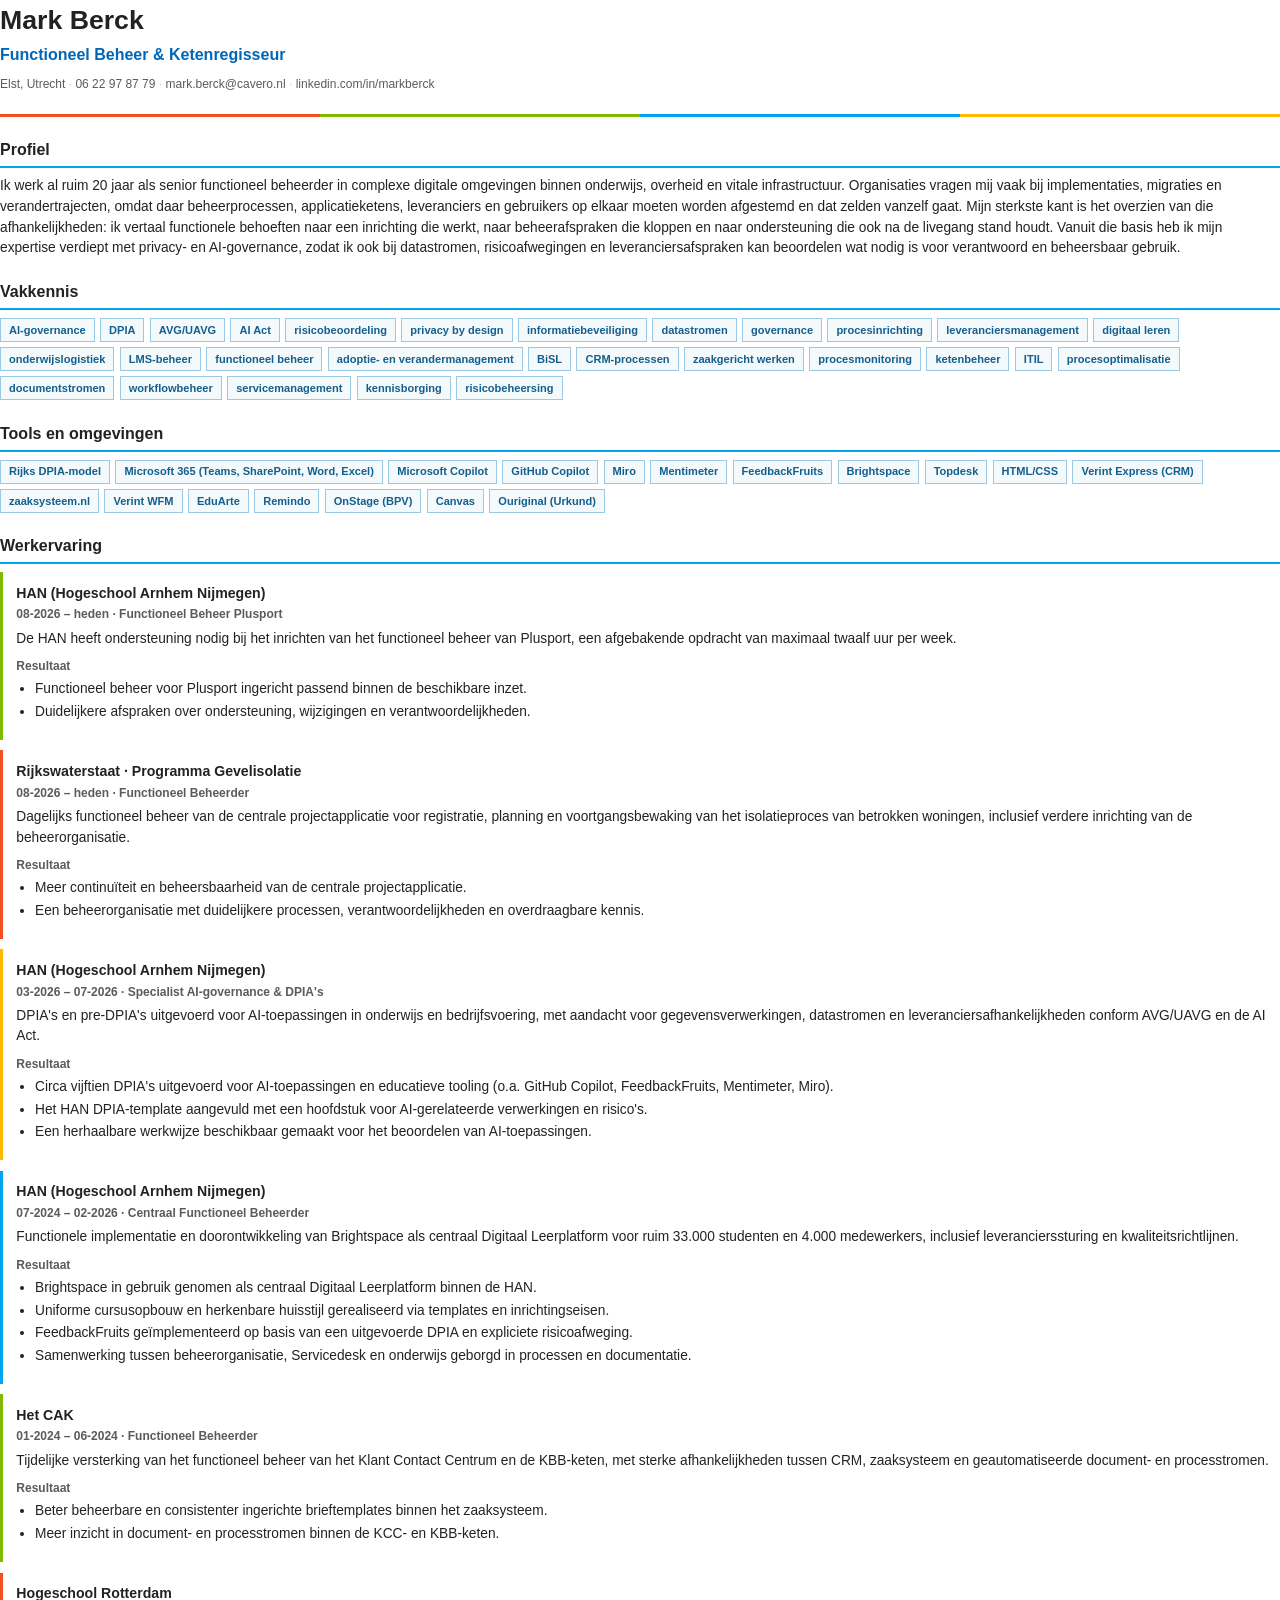
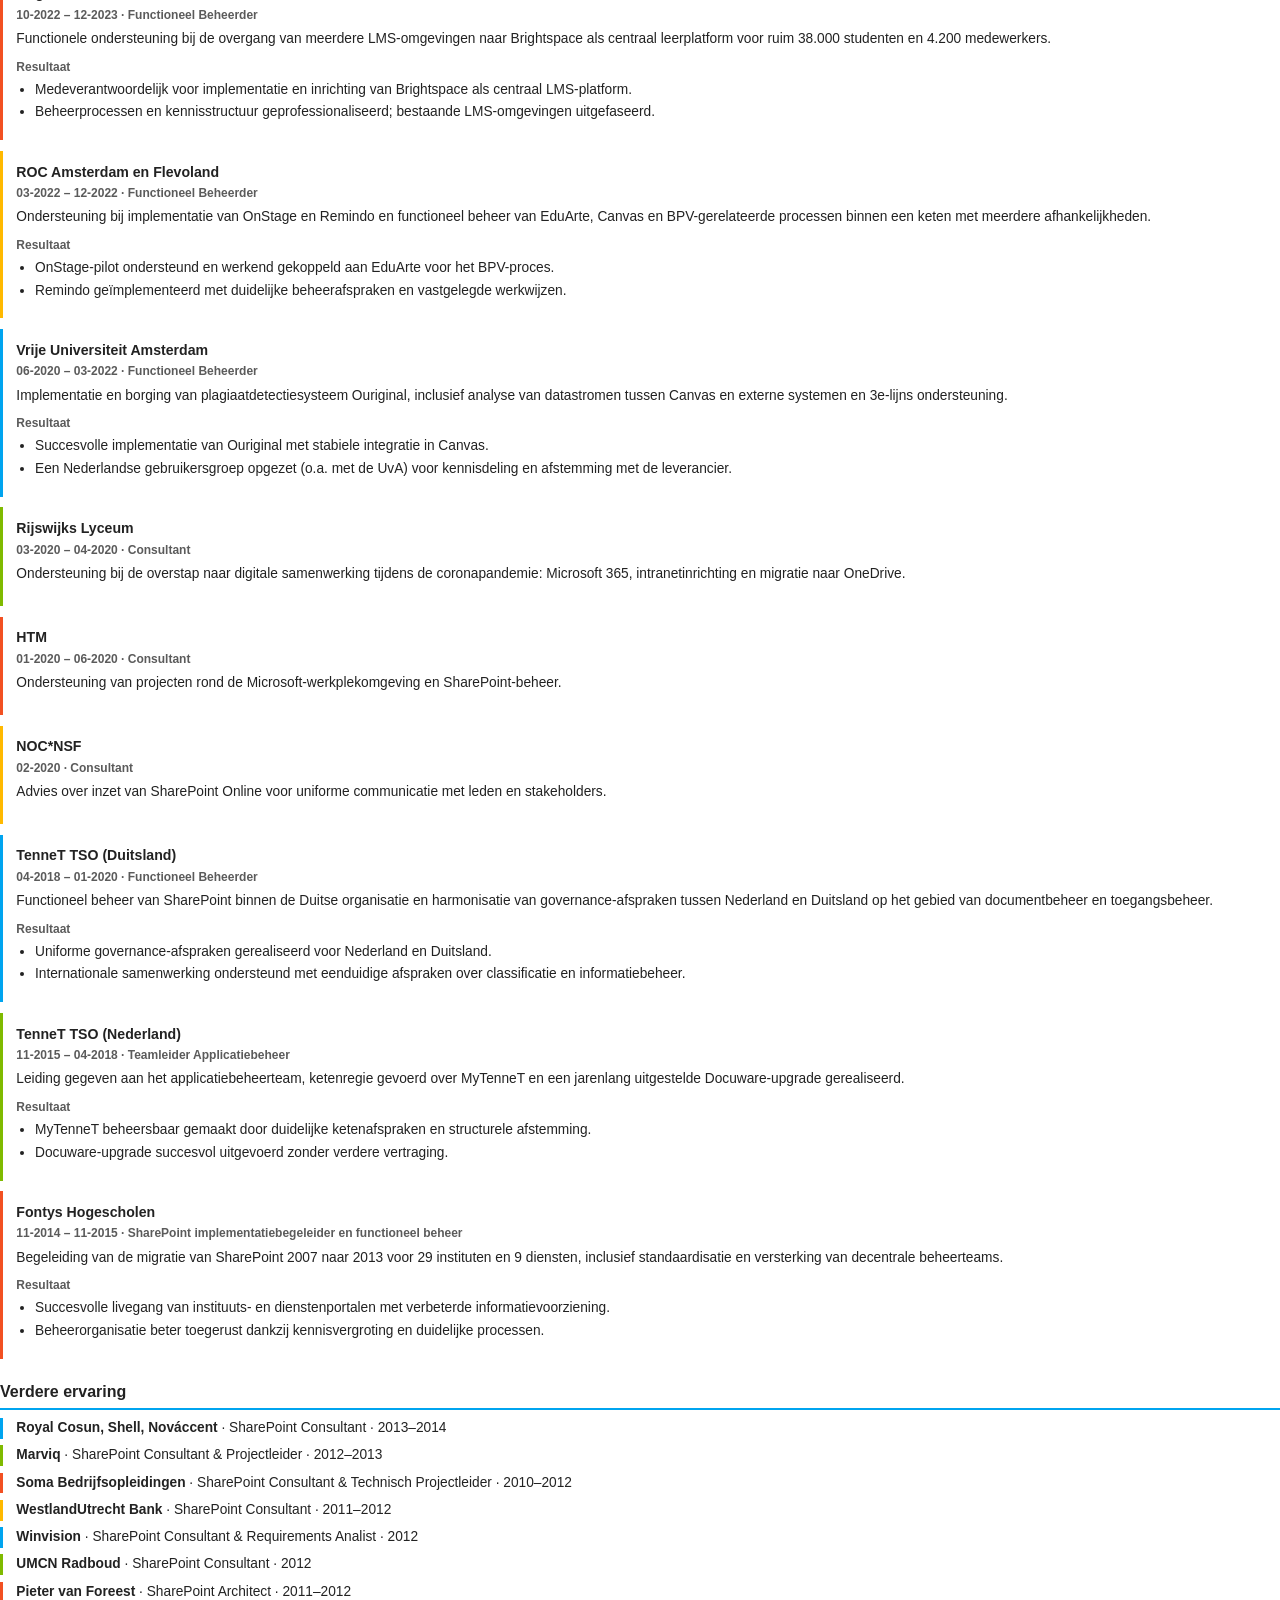
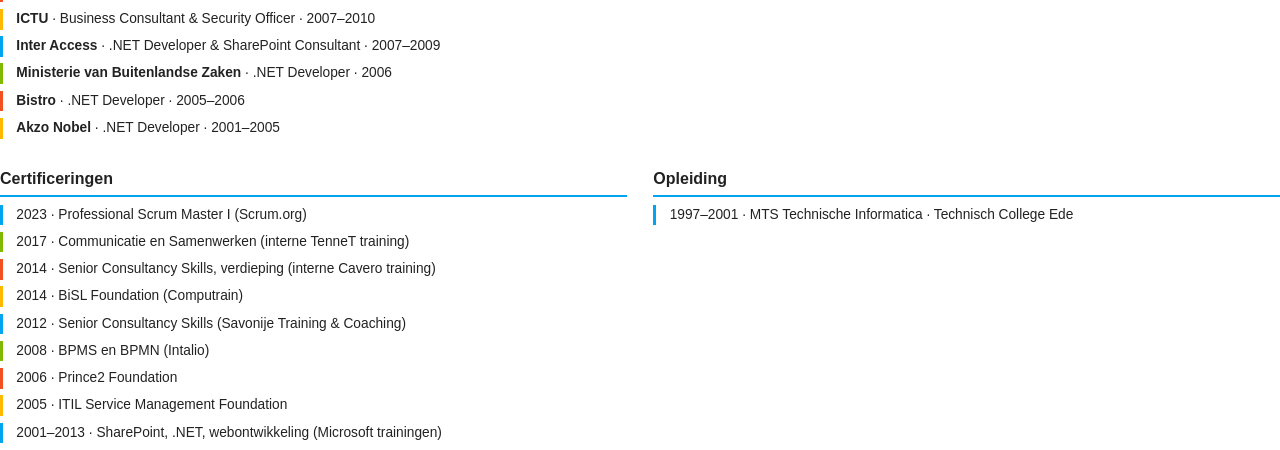
==== cv-print.html @ 1442bca4 "Publish website" ====
<!doctype html>
<html lang="nl">
<head>
<meta charset="utf-8">
<title>CV — Mark Berck</title>
<style>
  :root {
    --color-red: #f25022;
    --color-green: #7fba00;
    --color-blue: #00a4ef;
    --color-yellow: #ffb900;
    --text: #222222;
    --text-muted: #5b5b5b;
    --line: #c9c9c9;
    --focus: #0067b8;
  }

  @page {
    size: A4;
    margin: 16mm 18mm;
  }

  * {
    box-sizing: border-box;
  }

  body {
    margin: 0;
    font-family: Tahoma, Verdana, sans-serif;
    color: var(--text);
    font-size: 10.3pt;
    line-height: 1.5;
  }

  header {
    position: relative;
    padding-bottom: 10pt;
    margin-bottom: 14pt;
    border-bottom: 3px solid var(--focus);
  }

  header::after {
    content: "";
    position: absolute;
    left: 0;
    right: 0;
    bottom: -3px;
    height: 3px;
    background: linear-gradient(90deg, var(--color-red) 0 25%, var(--color-green) 25% 50%, var(--color-blue) 50% 75%, var(--color-yellow) 75%);
  }

  h1 {
    margin: 0 0 2pt;
    font-size: 20pt;
    font-weight: 700;
    color: var(--text);
  }

  .role {
    margin: 0 0 6pt;
    font-size: 12pt;
    font-weight: 600;
    color: var(--focus);
  }

  .contact-line {
    font-size: 9pt;
    color: var(--text-muted);
  }

  .contact-line span + span::before {
    content: "  ·  ";
    color: var(--line);
  }

  h2 {
    font-size: 12pt;
    font-weight: 700;
    color: var(--text);
    margin: 16pt 0 6pt;
    padding-bottom: 3pt;
    border-bottom: 2px solid var(--color-blue);
  }

  section + section h2:first-child {
    margin-top: 16pt;
  }

  p {
    margin: 0 0 6pt;
  }

  .tag-list {
    display: flex;
    flex-wrap: wrap;
    gap: 4pt;
    margin: 4pt 0 0;
  }

  .tag {
    display: inline-block;
    padding: 2pt 6pt;
    background: #f4f9fb;
    border: 1px solid #9bc9e3;
    color: #135f8d;
    font-size: 8.3pt;
    font-weight: 600;
  }

  .assignment {
    padding: 8pt 0 10pt 10pt;
    margin-bottom: 8pt;
    border-left: 3px solid var(--color-blue);
    page-break-inside: avoid;
  }

  .assignment:nth-child(4n+2) { border-left-color: var(--color-green); }
  .assignment:nth-child(4n+3) { border-left-color: var(--color-red); }
  .assignment:nth-child(4n) { border-left-color: var(--color-yellow); }

  .assignment h3 {
    margin: 0;
    font-size: 10.6pt;
    font-weight: 700;
  }

  .meta {
    color: var(--text-muted);
    font-size: 9pt;
    font-weight: 600;
    margin: 1pt 0 4pt;
  }

  .assignment ul {
    margin: 3pt 0 3pt 14pt;
    padding: 0;
  }

  .assignment li {
    margin: 1.5pt 0;
  }

  .assignment h4 {
    margin: 5pt 0 1pt;
    font-size: 9pt;
    font-weight: 700;
    color: var(--text-muted);
  }

  .compact-list {
    margin: 0;
    padding: 0;
    list-style: none;
  }

  .compact-list li {
    margin: 0 0 5pt;
    padding-left: 10pt;
    border-left: 3px solid var(--color-blue);
  }

  .compact-list li:nth-child(4n+2) { border-left-color: var(--color-green); }
  .compact-list li:nth-child(4n+3) { border-left-color: var(--color-red); }
  .compact-list li:nth-child(4n) { border-left-color: var(--color-yellow); }

  .two-column {
    display: grid;
    grid-template-columns: 1fr 1fr;
    gap: 0 20pt;
  }
</style>
</head>
<body>

<header>
  <h1>Mark Berck</h1>
  <p class="role">Functioneel Beheer &amp; Ketenregisseur</p>
  <p class="contact-line">
    <span>Elst, Utrecht</span>
    <span>06 22 97 87 79</span>
    <span>mark.berck@cavero.nl</span>
    <span>linkedin.com/in/markberck</span>
  </p>
</header>

<section>
  <h2>Profiel</h2>
  <p>Ik werk al ruim 20 jaar als senior functioneel beheerder in complexe digitale omgevingen binnen onderwijs, overheid en vitale infrastructuur. Organisaties vragen mij vaak bij implementaties, migraties en verandertrajecten, omdat daar beheerprocessen, applicatieketens, leveranciers en gebruikers op elkaar moeten worden afgestemd en dat zelden vanzelf gaat. Mijn sterkste kant is het overzien van die afhankelijkheden: ik vertaal functionele behoeften naar een inrichting die werkt, naar beheerafspraken die kloppen en naar ondersteuning die ook na de livegang stand houdt. Vanuit die basis heb ik mijn expertise verdiept met privacy- en AI-governance, zodat ik ook bij datastromen, risicoafwegingen en leveranciersafspraken kan beoordelen wat nodig is voor verantwoord en beheersbaar gebruik.</p>
</section>

<section>
  <h2>Vakkennis</h2>
  <div class="tag-list">
    <span class="tag">AI-governance</span><span class="tag">DPIA</span><span class="tag">AVG/UAVG</span><span class="tag">AI Act</span><span class="tag">risicobeoordeling</span><span class="tag">privacy by design</span><span class="tag">informatiebeveiliging</span><span class="tag">datastromen</span><span class="tag">governance</span><span class="tag">procesinrichting</span><span class="tag">leveranciersmanagement</span><span class="tag">digitaal leren</span><span class="tag">onderwijslogistiek</span><span class="tag">LMS-beheer</span><span class="tag">functioneel beheer</span><span class="tag">adoptie- en verandermanagement</span><span class="tag">BiSL</span><span class="tag">CRM-processen</span><span class="tag">zaakgericht werken</span><span class="tag">procesmonitoring</span><span class="tag">ketenbeheer</span><span class="tag">ITIL</span><span class="tag">procesoptimalisatie</span><span class="tag">documentstromen</span><span class="tag">workflowbeheer</span><span class="tag">servicemanagement</span><span class="tag">kennisborging</span><span class="tag">risicobeheersing</span>
  </div>
</section>

<section>
  <h2>Tools en omgevingen</h2>
  <div class="tag-list">
    <span class="tag">Rijks DPIA-model</span><span class="tag">Microsoft 365 (Teams, SharePoint, Word, Excel)</span><span class="tag">Microsoft Copilot</span><span class="tag">GitHub Copilot</span><span class="tag">Miro</span><span class="tag">Mentimeter</span><span class="tag">FeedbackFruits</span><span class="tag">Brightspace</span><span class="tag">Topdesk</span><span class="tag">HTML/CSS</span><span class="tag">Verint Express (CRM)</span><span class="tag">zaaksysteem.nl</span><span class="tag">Verint WFM</span><span class="tag">EduArte</span><span class="tag">Remindo</span><span class="tag">OnStage (BPV)</span><span class="tag">Canvas</span><span class="tag">Ouriginal (Urkund)</span>
  </div>
</section>

<section>
  <h2>Werkervaring</h2>

  <div class="assignment">
    <h3>HAN (Hogeschool Arnhem Nijmegen)</h3>
    <p class="meta">08-2026 – heden · Functioneel Beheer Plusport</p>
    <p>De HAN heeft ondersteuning nodig bij het inrichten van het functioneel beheer van Plusport, een afgebakende opdracht van maximaal twaalf uur per week.</p>
    <h4>Resultaat</h4>
    <ul>
      <li>Functioneel beheer voor Plusport ingericht passend binnen de beschikbare inzet.</li>
      <li>Duidelijkere afspraken over ondersteuning, wijzigingen en verantwoordelijkheden.</li>
    </ul>
  </div>

  <div class="assignment">
    <h3>Rijkswaterstaat · Programma Gevelisolatie</h3>
    <p class="meta">08-2026 – heden · Functioneel Beheerder</p>
    <p>Dagelijks functioneel beheer van de centrale projectapplicatie voor registratie, planning en voortgangsbewaking van het isolatieproces van betrokken woningen, inclusief verdere inrichting van de beheerorganisatie.</p>
    <h4>Resultaat</h4>
    <ul>
      <li>Meer continuïteit en beheersbaarheid van de centrale projectapplicatie.</li>
      <li>Een beheerorganisatie met duidelijkere processen, verantwoordelijkheden en overdraagbare kennis.</li>
    </ul>
  </div>

  <div class="assignment">
    <h3>HAN (Hogeschool Arnhem Nijmegen)</h3>
    <p class="meta">03-2026 – 07-2026 · Specialist AI-governance &amp; DPIA's</p>
    <p>DPIA's en pre-DPIA's uitgevoerd voor AI-toepassingen in onderwijs en bedrijfsvoering, met aandacht voor gegevensverwerkingen, datastromen en leveranciersafhankelijkheden conform AVG/UAVG en de AI Act.</p>
    <h4>Resultaat</h4>
    <ul>
      <li>Circa vijftien DPIA's uitgevoerd voor AI-toepassingen en educatieve tooling (o.a. GitHub Copilot, FeedbackFruits, Mentimeter, Miro).</li>
      <li>Het HAN DPIA-template aangevuld met een hoofdstuk voor AI-gerelateerde verwerkingen en risico's.</li>
      <li>Een herhaalbare werkwijze beschikbaar gemaakt voor het beoordelen van AI-toepassingen.</li>
    </ul>
  </div>

  <div class="assignment">
    <h3>HAN (Hogeschool Arnhem Nijmegen)</h3>
    <p class="meta">07-2024 – 02-2026 · Centraal Functioneel Beheerder</p>
    <p>Functionele implementatie en doorontwikkeling van Brightspace als centraal Digitaal Leerplatform voor ruim 33.000 studenten en 4.000 medewerkers, inclusief leveranciers­sturing en kwaliteitsrichtlijnen.</p>
    <h4>Resultaat</h4>
    <ul>
      <li>Brightspace in gebruik genomen als centraal Digitaal Leerplatform binnen de HAN.</li>
      <li>Uniforme cursusopbouw en herkenbare huisstijl gerealiseerd via templates en inrichtingseisen.</li>
      <li>FeedbackFruits geïmplementeerd op basis van een uitgevoerde DPIA en expliciete risicoafweging.</li>
      <li>Samenwerking tussen beheerorganisatie, Servicedesk en onderwijs geborgd in processen en documentatie.</li>
    </ul>
  </div>

  <div class="assignment">
    <h3>Het CAK</h3>
    <p class="meta">01-2024 – 06-2024 · Functioneel Beheerder</p>
    <p>Tijdelijke versterking van het functioneel beheer van het Klant Contact Centrum en de KBB-keten, met sterke afhankelijkheden tussen CRM, zaaksysteem en geautomatiseerde document- en processtromen.</p>
    <h4>Resultaat</h4>
    <ul>
      <li>Beter beheerbare en consistenter ingerichte brieftemplates binnen het zaaksysteem.</li>
      <li>Meer inzicht in document- en processtromen binnen de KCC- en KBB-keten.</li>
    </ul>
  </div>

  <div class="assignment">
    <h3>Hogeschool Rotterdam</h3>
    <p class="meta">10-2022 – 12-2023 · Functioneel Beheerder</p>
    <p>Functionele ondersteuning bij de overgang van meerdere LMS-omgevingen naar Brightspace als centraal leerplatform voor ruim 38.000 studenten en 4.200 medewerkers.</p>
    <h4>Resultaat</h4>
    <ul>
      <li>Medeverantwoordelijk voor implementatie en inrichting van Brightspace als centraal LMS-platform.</li>
      <li>Beheerprocessen en kennisstructuur geprofessionaliseerd; bestaande LMS-omgevingen uitgefaseerd.</li>
    </ul>
  </div>

  <div class="assignment">
    <h3>ROC Amsterdam en Flevoland</h3>
    <p class="meta">03-2022 – 12-2022 · Functioneel Beheerder</p>
    <p>Ondersteuning bij implementatie van OnStage en Remindo en functioneel beheer van EduArte, Canvas en BPV-gerelateerde processen binnen een keten met meerdere afhankelijkheden.</p>
    <h4>Resultaat</h4>
    <ul>
      <li>OnStage-pilot ondersteund en werkend gekoppeld aan EduArte voor het BPV-proces.</li>
      <li>Remindo geïmplementeerd met duidelijke beheerafspraken en vastgelegde werkwijzen.</li>
    </ul>
  </div>

  <div class="assignment">
    <h3>Vrije Universiteit Amsterdam</h3>
    <p class="meta">06-2020 – 03-2022 · Functioneel Beheerder</p>
    <p>Implementatie en borging van plagiaatdetectiesysteem Ouriginal, inclusief analyse van datastromen tussen Canvas en externe systemen en 3e-lijns ondersteuning.</p>
    <h4>Resultaat</h4>
    <ul>
      <li>Succesvolle implementatie van Ouriginal met stabiele integratie in Canvas.</li>
      <li>Een Nederlandse gebruikersgroep opgezet (o.a. met de UvA) voor kennisdeling en afstemming met de leverancier.</li>
    </ul>
  </div>

  <div class="assignment">
    <h3>Rijswijks Lyceum</h3>
    <p class="meta">03-2020 – 04-2020 · Consultant</p>
    <p>Ondersteuning bij de overstap naar digitale samenwerking tijdens de coronapandemie: Microsoft 365, intranetinrichting en migratie naar OneDrive.</p>
  </div>

  <div class="assignment">
    <h3>HTM</h3>
    <p class="meta">01-2020 – 06-2020 · Consultant</p>
    <p>Ondersteuning van projecten rond de Microsoft-werkplekomgeving en SharePoint-beheer.</p>
  </div>

  <div class="assignment">
    <h3>NOC*NSF</h3>
    <p class="meta">02-2020 · Consultant</p>
    <p>Advies over inzet van SharePoint Online voor uniforme communicatie met leden en stakeholders.</p>
  </div>

  <div class="assignment">
    <h3>TenneT TSO (Duitsland)</h3>
    <p class="meta">04-2018 – 01-2020 · Functioneel Beheerder</p>
    <p>Functioneel beheer van SharePoint binnen de Duitse organisatie en harmonisatie van governance-afspraken tussen Nederland en Duitsland op het gebied van documentbeheer en toegangsbeheer.</p>
    <h4>Resultaat</h4>
    <ul>
      <li>Uniforme governance-afspraken gerealiseerd voor Nederland en Duitsland.</li>
      <li>Internationale samenwerking ondersteund met eenduidige afspraken over classificatie en informatiebeheer.</li>
    </ul>
  </div>

  <div class="assignment">
    <h3>TenneT TSO (Nederland)</h3>
    <p class="meta">11-2015 – 04-2018 · Teamleider Applicatiebeheer</p>
    <p>Leiding gegeven aan het applicatiebeheerteam, ketenregie gevoerd over MyTenneT en een jarenlang uitgestelde Docuware-upgrade gerealiseerd.</p>
    <h4>Resultaat</h4>
    <ul>
      <li>MyTenneT beheersbaar gemaakt door duidelijke ketenafspraken en structurele afstemming.</li>
      <li>Docuware-upgrade succesvol uitgevoerd zonder verdere vertraging.</li>
    </ul>
  </div>

  <div class="assignment">
    <h3>Fontys Hogescholen</h3>
    <p class="meta">11-2014 – 11-2015 · SharePoint implementatiebegeleider en functioneel beheer</p>
    <p>Begeleiding van de migratie van SharePoint 2007 naar 2013 voor 29 instituten en 9 diensten, inclusief standaardisatie en versterking van decentrale beheerteams.</p>
    <h4>Resultaat</h4>
    <ul>
      <li>Succesvolle livegang van instituuts- en dienstenportalen met verbeterde informatievoorziening.</li>
      <li>Beheerorganisatie beter toegerust dankzij kennisvergroting en duidelijke processen.</li>
    </ul>
  </div>
</section>

<section>
  <h2>Verdere ervaring</h2>
  <ul class="compact-list">
    <li><strong>Royal Cosun, Shell, Nováccent</strong> · SharePoint Consultant · 2013–2014</li>
    <li><strong>Marviq</strong> · SharePoint Consultant &amp; Projectleider · 2012–2013</li>
    <li><strong>Soma Bedrijfsopleidingen</strong> · SharePoint Consultant &amp; Technisch Projectleider · 2010–2012</li>
    <li><strong>WestlandUtrecht Bank</strong> · SharePoint Consultant · 2011–2012</li>
    <li><strong>Winvision</strong> · SharePoint Consultant &amp; Requirements Analist · 2012</li>
    <li><strong>UMCN Radboud</strong> · SharePoint Consultant · 2012</li>
    <li><strong>Pieter van Foreest</strong> · SharePoint Architect · 2011–2012</li>
    <li><strong>ICTU</strong> · Business Consultant &amp; Security Officer · 2007–2010</li>
    <li><strong>Inter Access</strong> · .NET Developer &amp; SharePoint Consultant · 2007–2009</li>
    <li><strong>Ministerie van Buitenlandse Zaken</strong> · .NET Developer · 2006</li>
    <li><strong>Bistro</strong> · .NET Developer · 2005–2006</li>
    <li><strong>Akzo Nobel</strong> · .NET Developer · 2001–2005</li>
  </ul>
</section>

<div class="two-column">
  <section>
    <h2>Certificeringen</h2>
    <ul class="compact-list">
      <li>2023 · Professional Scrum Master I (Scrum.org)</li>
      <li>2017 · Communicatie en Samenwerken (interne TenneT training)</li>
      <li>2014 · Senior Consultancy Skills, verdieping (interne Cavero training)</li>
      <li>2014 · BiSL Foundation (Computrain)</li>
      <li>2012 · Senior Consultancy Skills (Savonije Training &amp; Coaching)</li>
      <li>2008 · BPMS en BPMN (Intalio)</li>
      <li>2006 · Prince2 Foundation</li>
      <li>2005 · ITIL Service Management Foundation</li>
      <li>2001–2013 · SharePoint, .NET, webontwikkeling (Microsoft trainingen)</li>
    </ul>
  </section>

  <section>
    <h2>Opleiding</h2>
    <ul class="compact-list">
      <li>1997–2001 · MTS Technische Informatica · Technisch College Ede</li>
    </ul>
  </section>
</div>

</body>
</html>
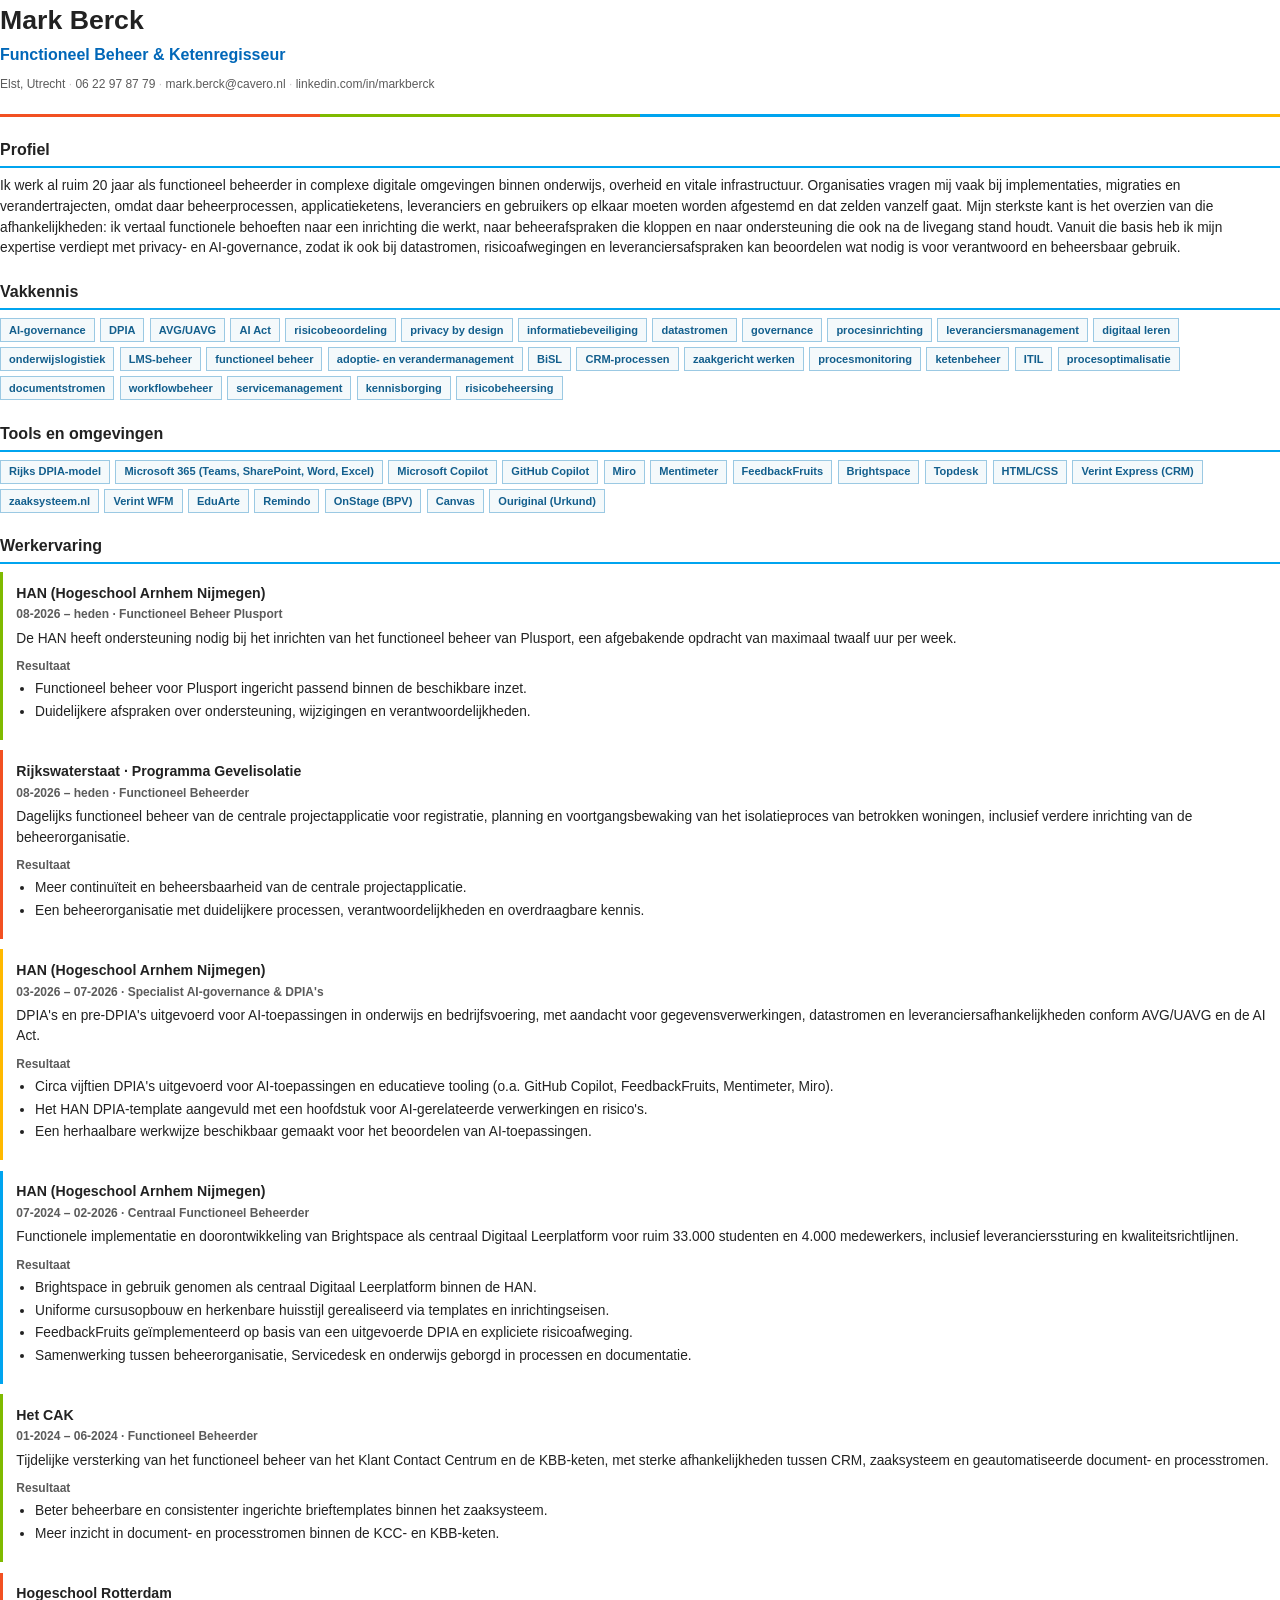
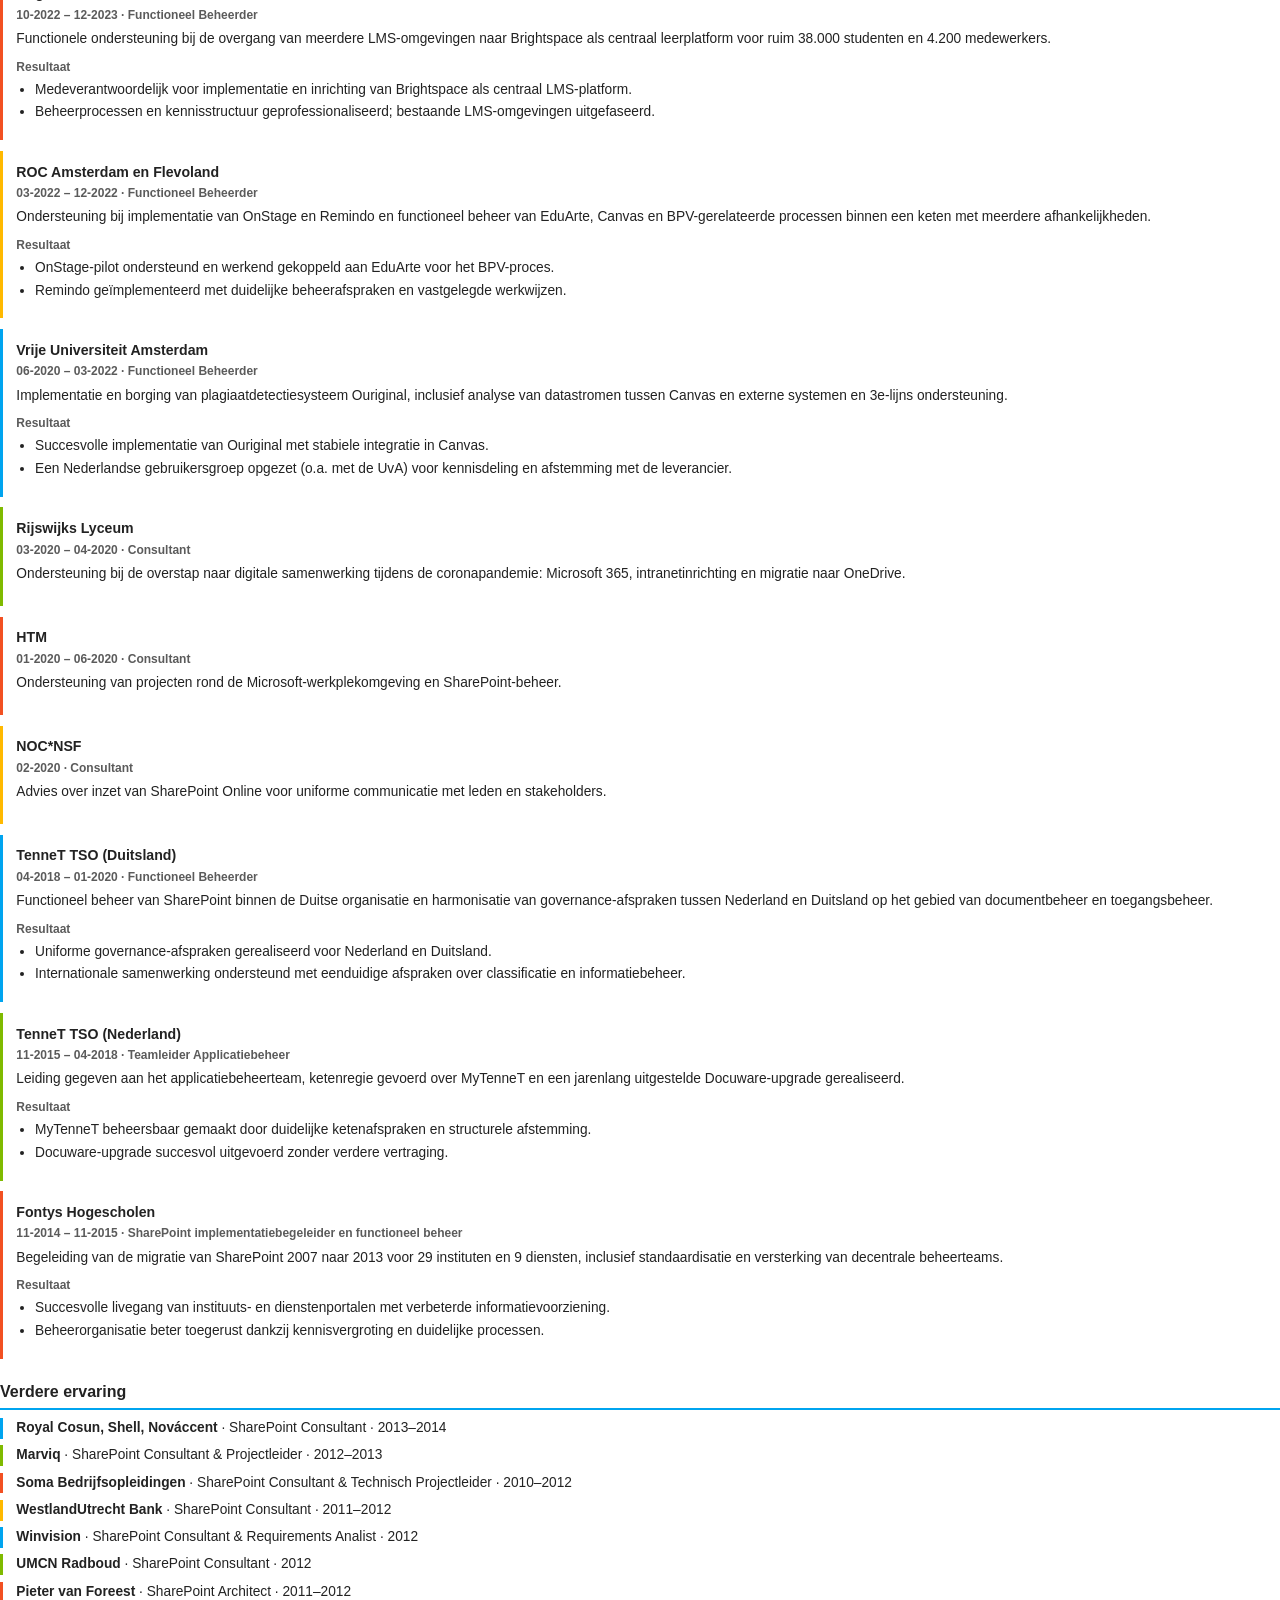
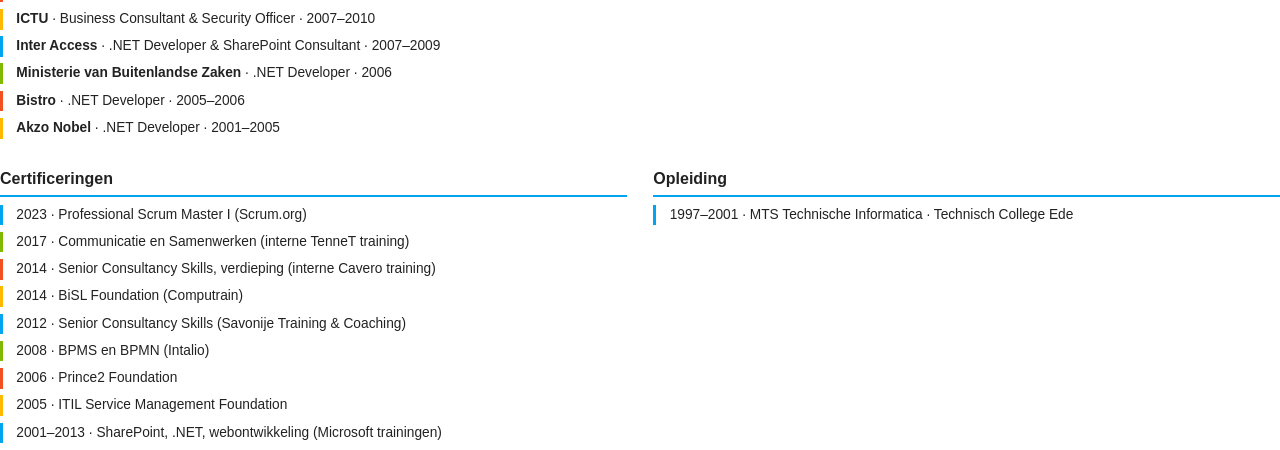
==== commit cce689ce: "CV Update" ====
--- a/cv-print.html
+++ b/cv-print.html
@@ -185,7 +185,7 @@
 
 <section>
   <h2>Profiel</h2>
-  <p>Ik werk al ruim 20 jaar als senior functioneel beheerder in complexe digitale omgevingen binnen onderwijs, overheid en vitale infrastructuur. Organisaties vragen mij vaak bij implementaties, migraties en verandertrajecten, omdat daar beheerprocessen, applicatieketens, leveranciers en gebruikers op elkaar moeten worden afgestemd en dat zelden vanzelf gaat. Mijn sterkste kant is het overzien van die afhankelijkheden: ik vertaal functionele behoeften naar een inrichting die werkt, naar beheerafspraken die kloppen en naar ondersteuning die ook na de livegang stand houdt. Vanuit die basis heb ik mijn expertise verdiept met privacy- en AI-governance, zodat ik ook bij datastromen, risicoafwegingen en leveranciersafspraken kan beoordelen wat nodig is voor verantwoord en beheersbaar gebruik.</p>
+  <p>Ik werk al ruim 20 jaar als functioneel beheerder in complexe digitale omgevingen binnen onderwijs, overheid en vitale infrastructuur. Organisaties vragen mij vaak bij implementaties, migraties en verandertrajecten, omdat daar beheerprocessen, applicatieketens, leveranciers en gebruikers op elkaar moeten worden afgestemd en dat zelden vanzelf gaat. Mijn sterkste kant is het overzien van die afhankelijkheden: ik vertaal functionele behoeften naar een inrichting die werkt, naar beheerafspraken die kloppen en naar ondersteuning die ook na de livegang stand houdt. Vanuit die basis heb ik mijn expertise verdiept met privacy- en AI-governance, zodat ik ook bij datastromen, risicoafwegingen en leveranciersafspraken kan beoordelen wat nodig is voor verantwoord en beheersbaar gebruik.</p>
 </section>
 
 <section>
